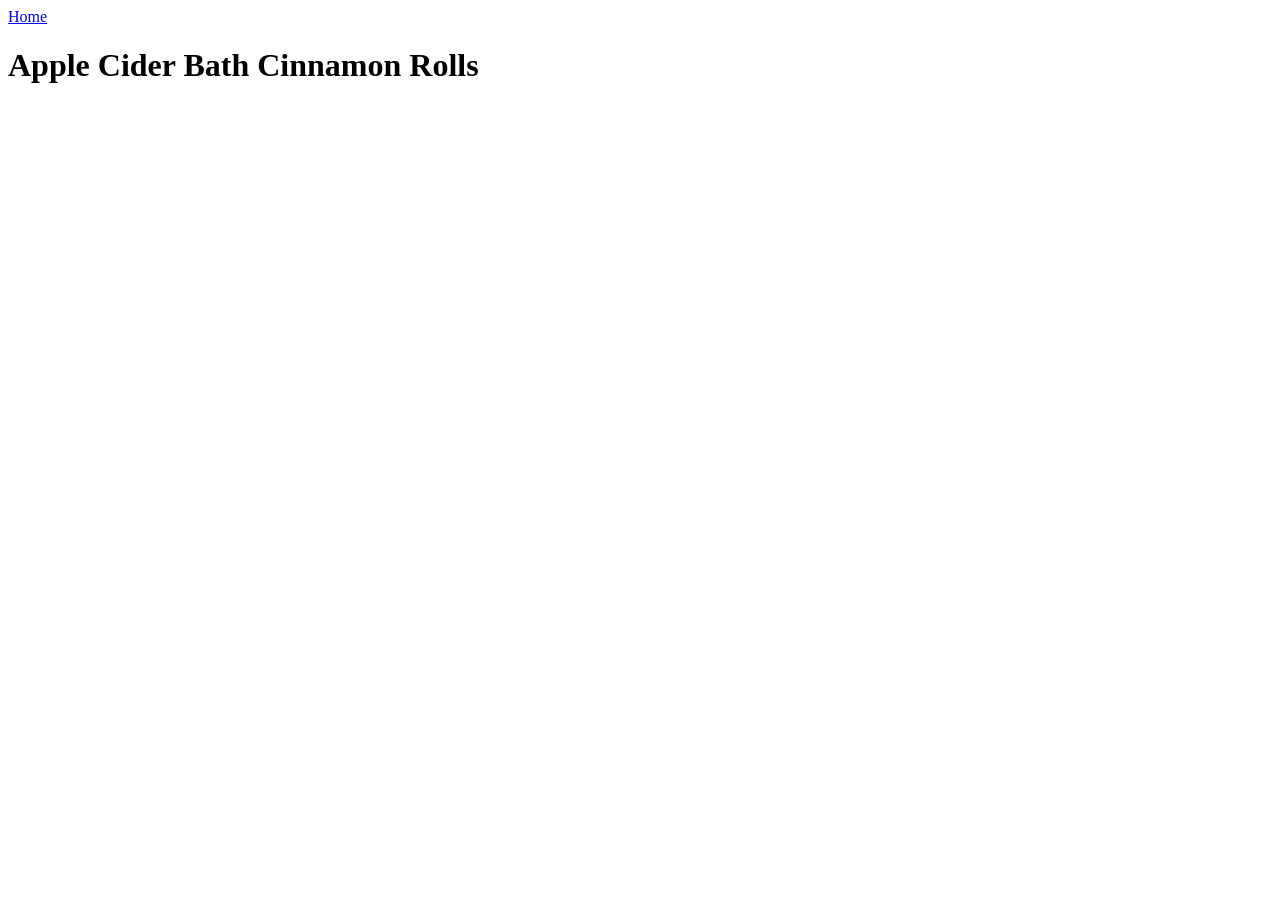
==== recipes/Apple-Cider-Bath-Cinnamon-Rolls.html @ 8db141de "fix some bugs fix pages links to work agine" ====
<!DOCTYPE html>
<html lang="en">
<head>
    <meta charset="UTF-8">
    <meta name="viewport" content="width=device-width, initial-scale=1.0">
    <title>Apple Cider Bath Cinnamon Rolls</title>
</head>
<body>
    <a href="../index.html">Home</a>
    <h1>Apple Cider Bath Cinnamon Rolls</h1>
</body>
</html>
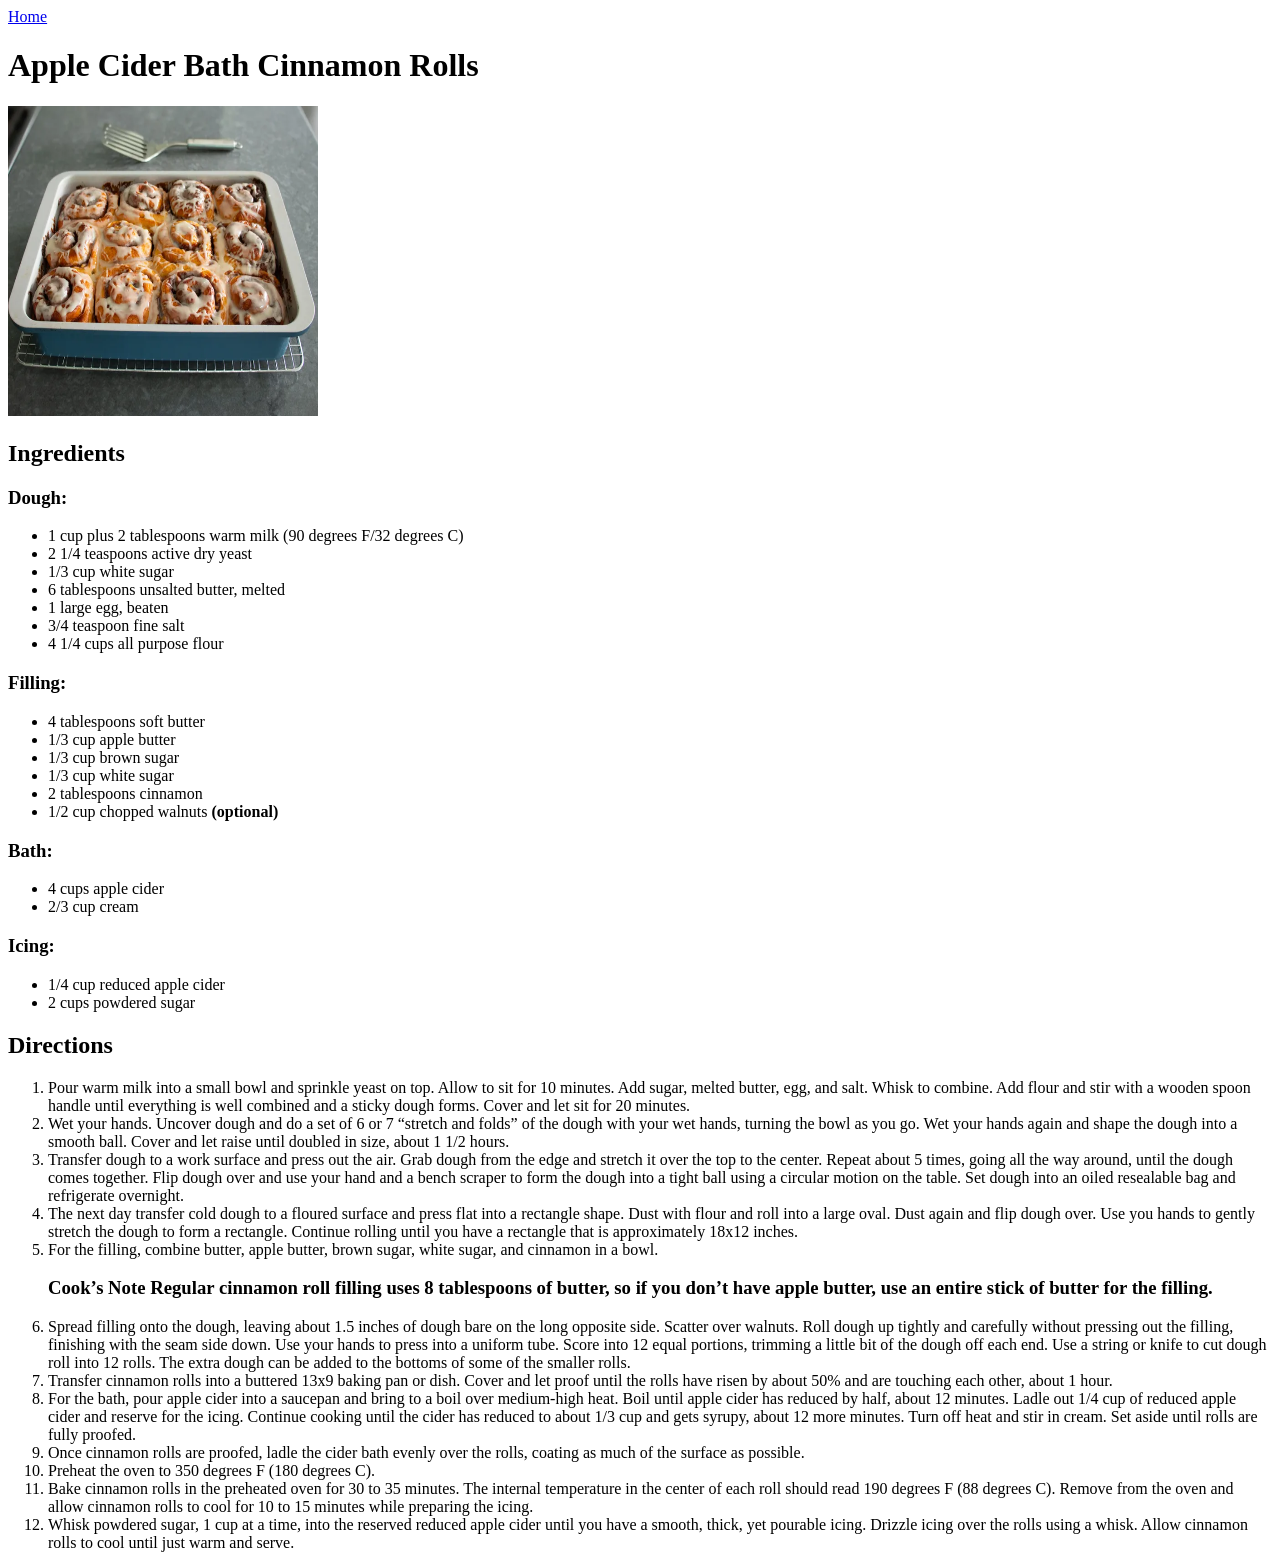
==== commit d7953297: "final commit the last version of my website in html" ====
--- a/recipes/Apple-Cider-Bath-Cinnamon-Rolls.html
+++ b/recipes/Apple-Cider-Bath-Cinnamon-Rolls.html
@@ -3,10 +3,60 @@
 <head>
     <meta charset="UTF-8">
     <meta name="viewport" content="width=device-width, initial-scale=1.0">
-    <title>Apple Cider Bath Cinnamon Rolls</title>
+    <title>Document</title>
 </head>
 <body>
     <a href="../index.html">Home</a>
     <h1>Apple Cider Bath Cinnamon Rolls</h1>
+    <img src="/img/AppleCiderBathCinnamonRolls.webp" height="310px" width="310px" alt="AppleCiderBathCinnamonRolls">
+    <h2>Ingredients</h2>
+    <h3>Dough:</h3>
+    <ul>
+        <li>1 cup plus 2 tablespoons warm milk (90 degrees F/32 degrees C)</li>
+        <li>2 1/4 teaspoons active dry yeast</li>
+        <li>1/3 cup white sugar</li>
+        <li>6 tablespoons unsalted butter, melted</li>
+        <li>1 large egg, beaten</li>
+        <li>3/4 teaspoon fine salt</li>
+        <li>4 1/4 cups all purpose flour</li>
+    </ul>
+    <h3>Filling:</h3>
+    <ul>
+        <li>4 tablespoons soft butter</li>
+        <li>1/3 cup apple butter</li>
+        <li>1/3 cup brown sugar</li>
+        <li>1/3 cup white sugar</li>
+        <li>2 tablespoons cinnamon</li>
+        <li>1/2 cup chopped walnuts <strong>(optional)</strong></li>
+    </ul>
+    <h3>Bath:</h3>
+    <ul>
+        <li>4 cups apple cider</li>
+        <li>2/3 cup cream</li>
+    </ul>
+    <h3>Icing:</h3>
+    <ul>
+        <li>1/4 cup reduced apple cider</li>
+        <li>2 cups powdered sugar</li>
+    </ul>
+    <h2>Directions</h2>
+    <ol>
+        <li>Pour warm milk into a small bowl and sprinkle yeast on top. Allow to sit for 10 minutes. Add sugar, melted butter, egg, and salt. Whisk to combine. Add flour and stir with a wooden spoon handle until everything is well combined and a sticky dough forms. Cover and let sit for 20 minutes.</li>
+        <li>Wet your hands. Uncover dough and do a set of 6 or 7 “stretch and folds” of the dough with your wet hands, turning the bowl as you go. Wet your hands again and shape the dough into a smooth ball. Cover and let raise until doubled in size, about 1 1/2 hours.</li>
+        <li>Transfer dough to a work surface and press out the air. Grab dough from the edge and stretch it over the top to the center. Repeat about 5 times, going all the way around, until the dough comes together. Flip dough over and use your hand and a bench scraper to form the dough into a tight ball using a circular motion on the table. Set dough into an oiled resealable bag and refrigerate overnight.</li>
+        <li>The next day transfer cold dough to a floured surface and press flat into a rectangle shape. Dust with flour and roll into a large oval. Dust again and flip dough over. Use you hands to gently stretch the dough to form a rectangle. Continue rolling until you have a rectangle that is approximately 18x12 inches.</li>
+        <li>For the filling, combine butter, apple butter, brown sugar, white sugar, and cinnamon in a bowl.</li>
+    <h3>Cook’s Note
+Regular cinnamon roll filling uses 8 tablespoons of butter, so if you don’t have apple butter, use an entire stick of butter for the filling.</h3>
+        <li>Spread filling onto the dough, leaving about 1.5 inches of dough bare on the long opposite side. Scatter over walnuts. Roll dough up tightly and carefully without pressing out the filling, finishing with the seam side down. Use your hands to press into a uniform tube. Score into 12 equal portions, trimming a little bit of the dough off each end. Use a string or knife to cut dough roll into 12 rolls. The extra dough can be added to the bottoms of some of the smaller rolls.</li>
+        <li>Transfer cinnamon rolls into a buttered 13x9 baking pan or dish. Cover and let proof until the rolls have risen by about 50% and are touching each other, about 1 hour.</li>
+        <li>For the bath, pour apple cider into a saucepan and bring to a boil over medium-high heat. Boil until apple cider has reduced by half, about 12 minutes. Ladle out 1/4 cup of reduced apple cider and reserve for the icing. Continue cooking until the cider has reduced to about 1/3 cup and gets syrupy, about 12 more minutes. Turn off heat and stir in cream. Set aside until rolls are fully proofed.</li>
+        <li>Once cinnamon rolls are proofed, ladle the cider bath evenly over the rolls, coating as much of the surface as possible.</li>
+        <li>Preheat the oven to 350 degrees F (180 degrees C).</li>
+        <li>Bake cinnamon rolls in the preheated oven for 30 to 35 minutes. The internal temperature in the center of each roll should read 190 degrees F (88 degrees C). Remove from the oven and allow cinnamon rolls to cool for 10 to 15 minutes while preparing the icing.</li>
+        <li>Whisk powdered sugar, 1 cup at a time, into the reserved reduced apple cider until you have a smooth, thick, yet pourable icing.  Drizzle icing over the rolls using a whisk. Allow cinnamon rolls to cool until just warm and serve.</li>
+
+
+    </ol>
 </body>
 </html>
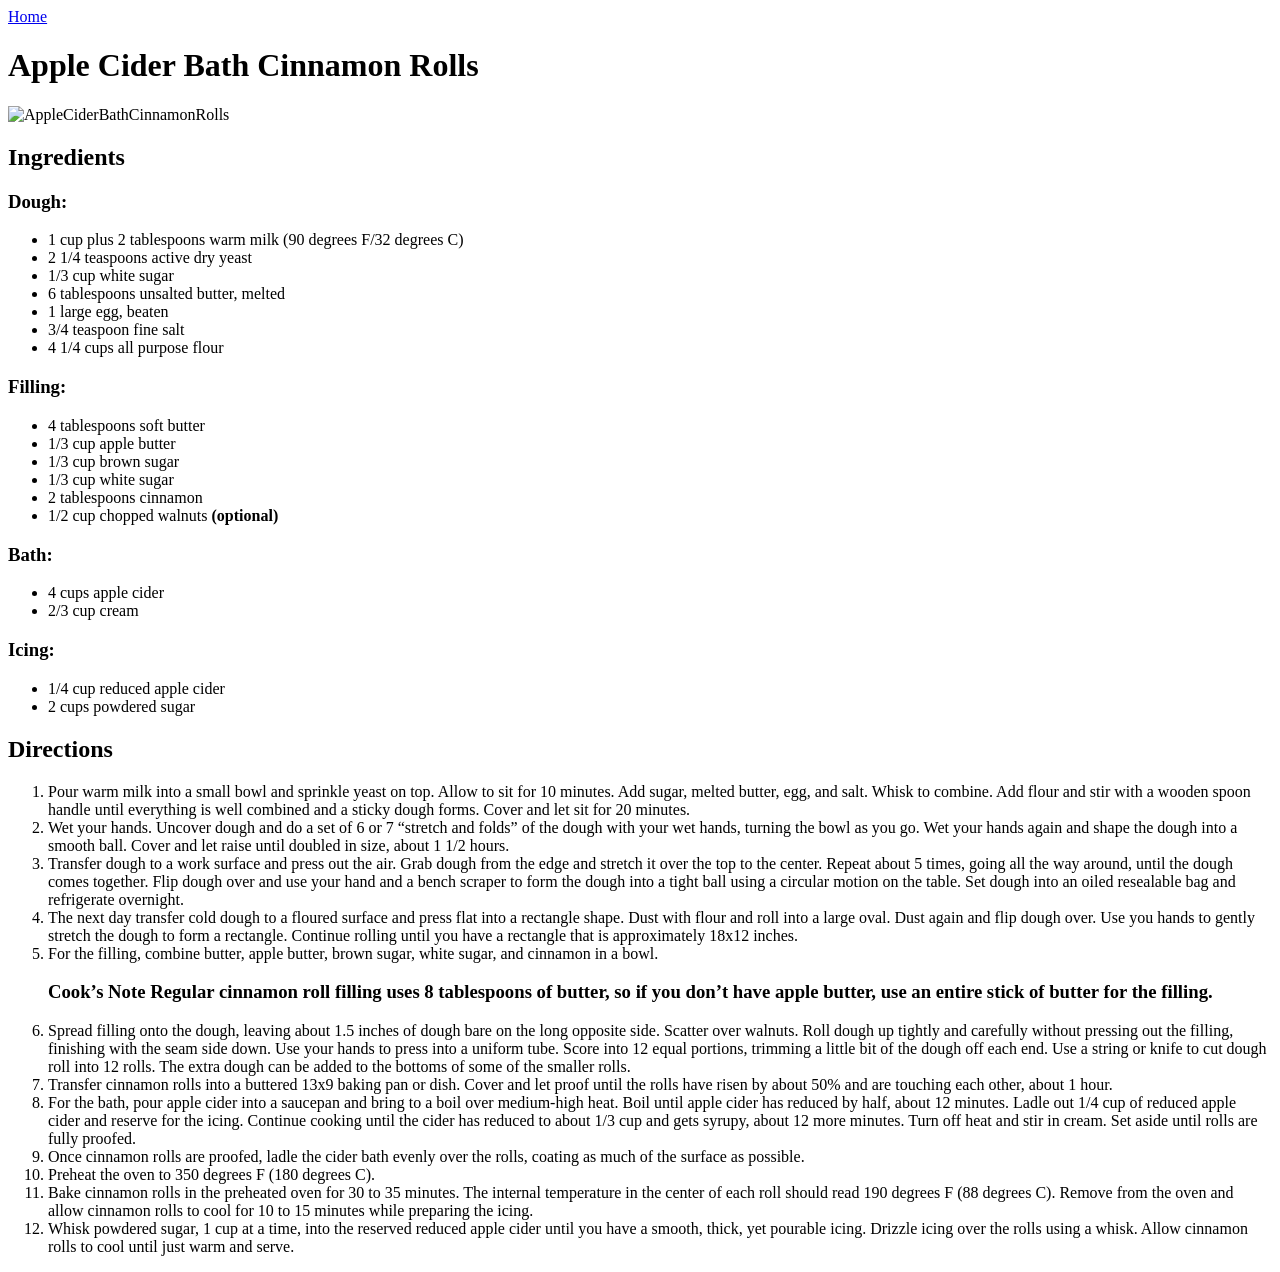
==== commit f7ac5ad4: "final version fixed" ====
--- a/recipes/Apple-Cider-Bath-Cinnamon-Rolls.html
+++ b/recipes/Apple-Cider-Bath-Cinnamon-Rolls.html
@@ -8,7 +8,7 @@
 <body>
     <a href="../index.html">Home</a>
     <h1>Apple Cider Bath Cinnamon Rolls</h1>
-    <img src="/img/AppleCiderBathCinnamonRolls.webp" height="310px" width="310px" alt="AppleCiderBathCinnamonRolls">
+    <img src="./img/AppleCiderBathCinnamonRolls.webp" height="310px" width="310px" alt="AppleCiderBathCinnamonRolls">
     <h2>Ingredients</h2>
     <h3>Dough:</h3>
     <ul>
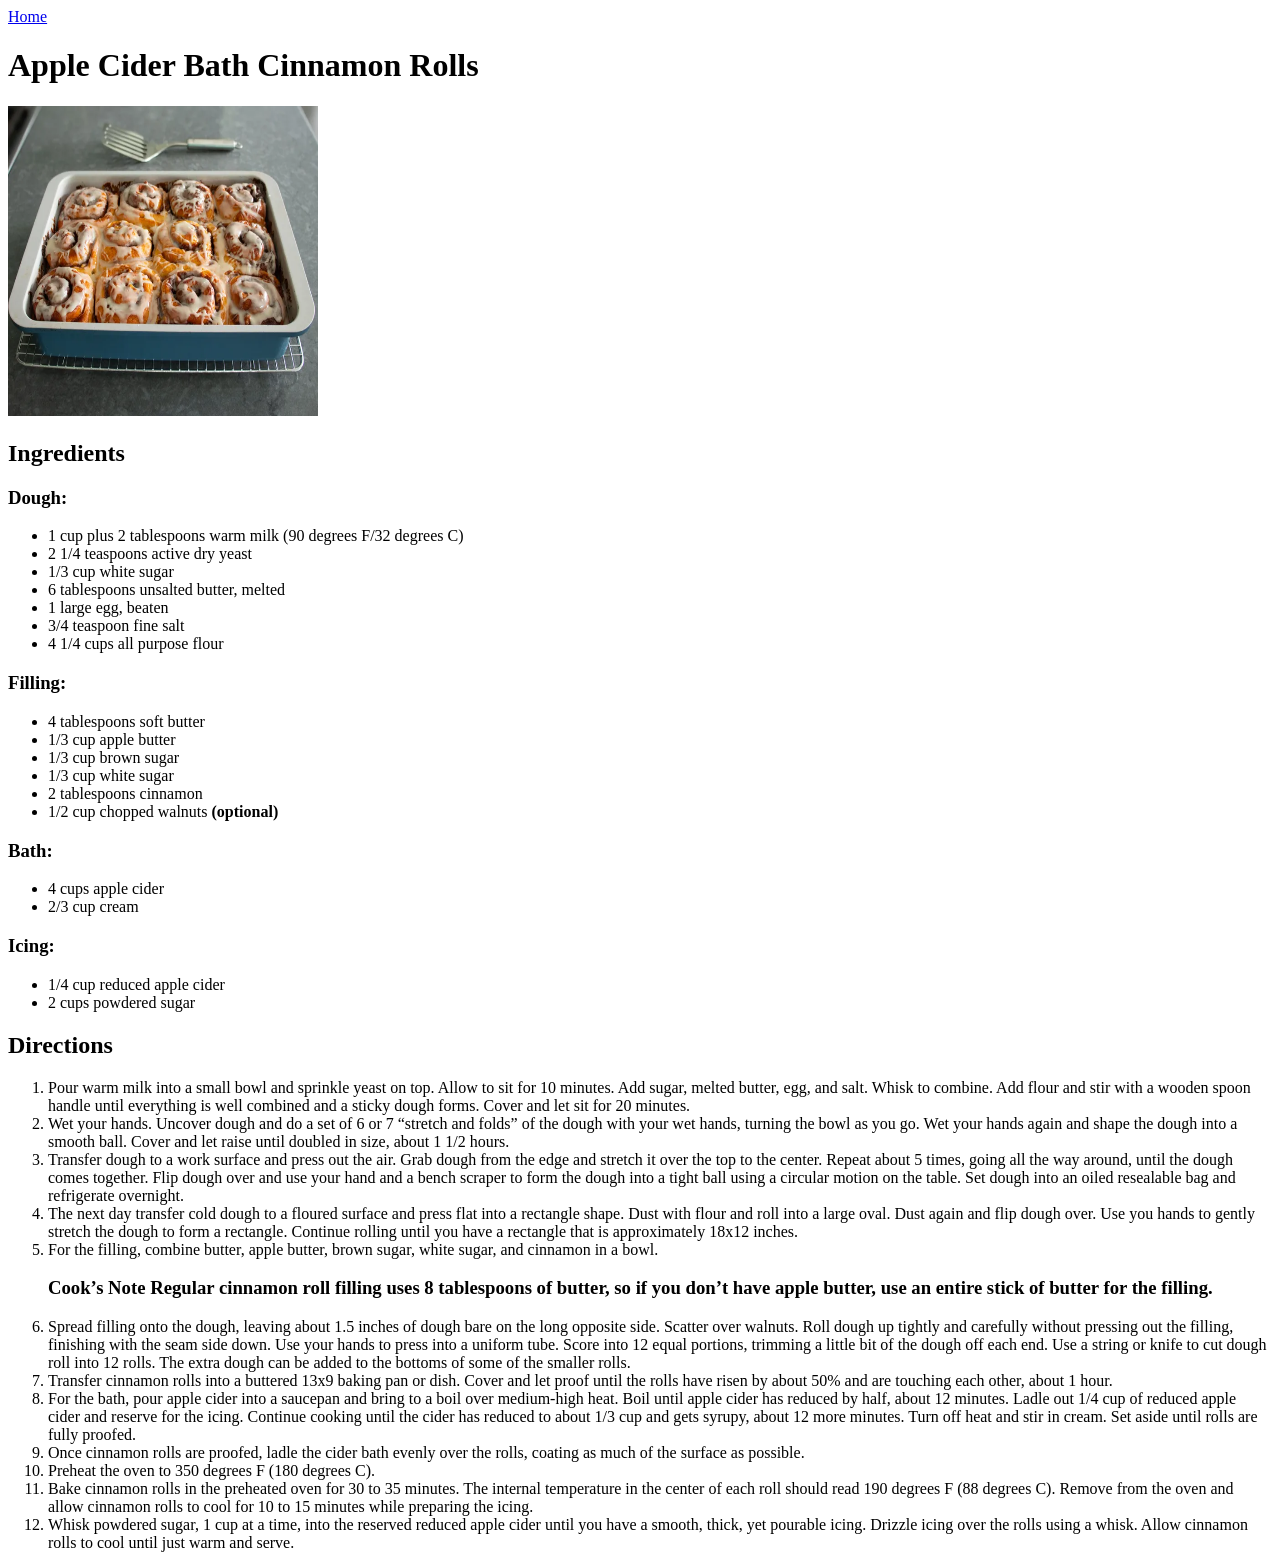
==== commit d2b9c94e: "final final final" ====
--- a/recipes/Apple-Cider-Bath-Cinnamon-Rolls.html
+++ b/recipes/Apple-Cider-Bath-Cinnamon-Rolls.html
@@ -8,7 +8,7 @@
 <body>
     <a href="../index.html">Home</a>
     <h1>Apple Cider Bath Cinnamon Rolls</h1>
-    <img src="./img/AppleCiderBathCinnamonRolls.webp" height="310px" width="310px" alt="AppleCiderBathCinnamonRolls">
+    <img src="../img/AppleCiderBathCinnamonRolls.webp" height="310px" width="310px" alt="AppleCiderBathCinnamonRolls">
     <h2>Ingredients</h2>
     <h3>Dough:</h3>
     <ul>
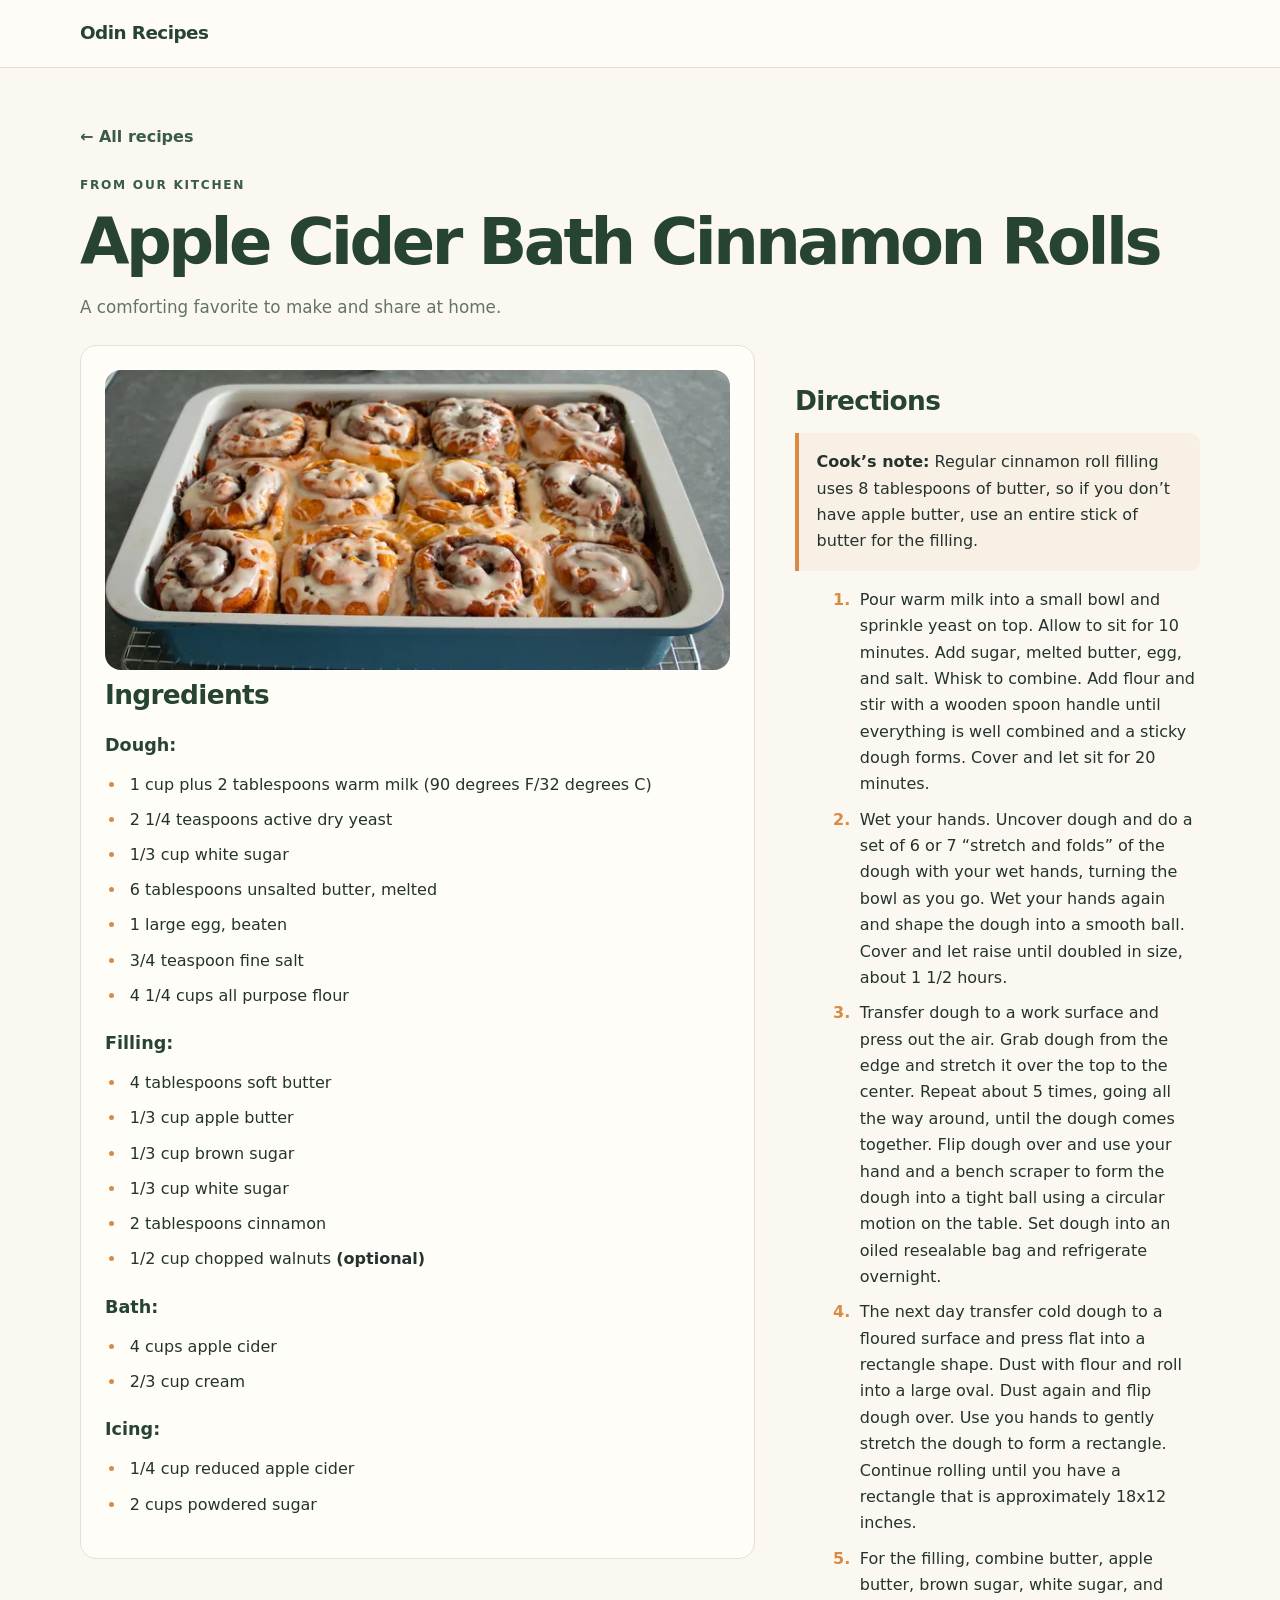
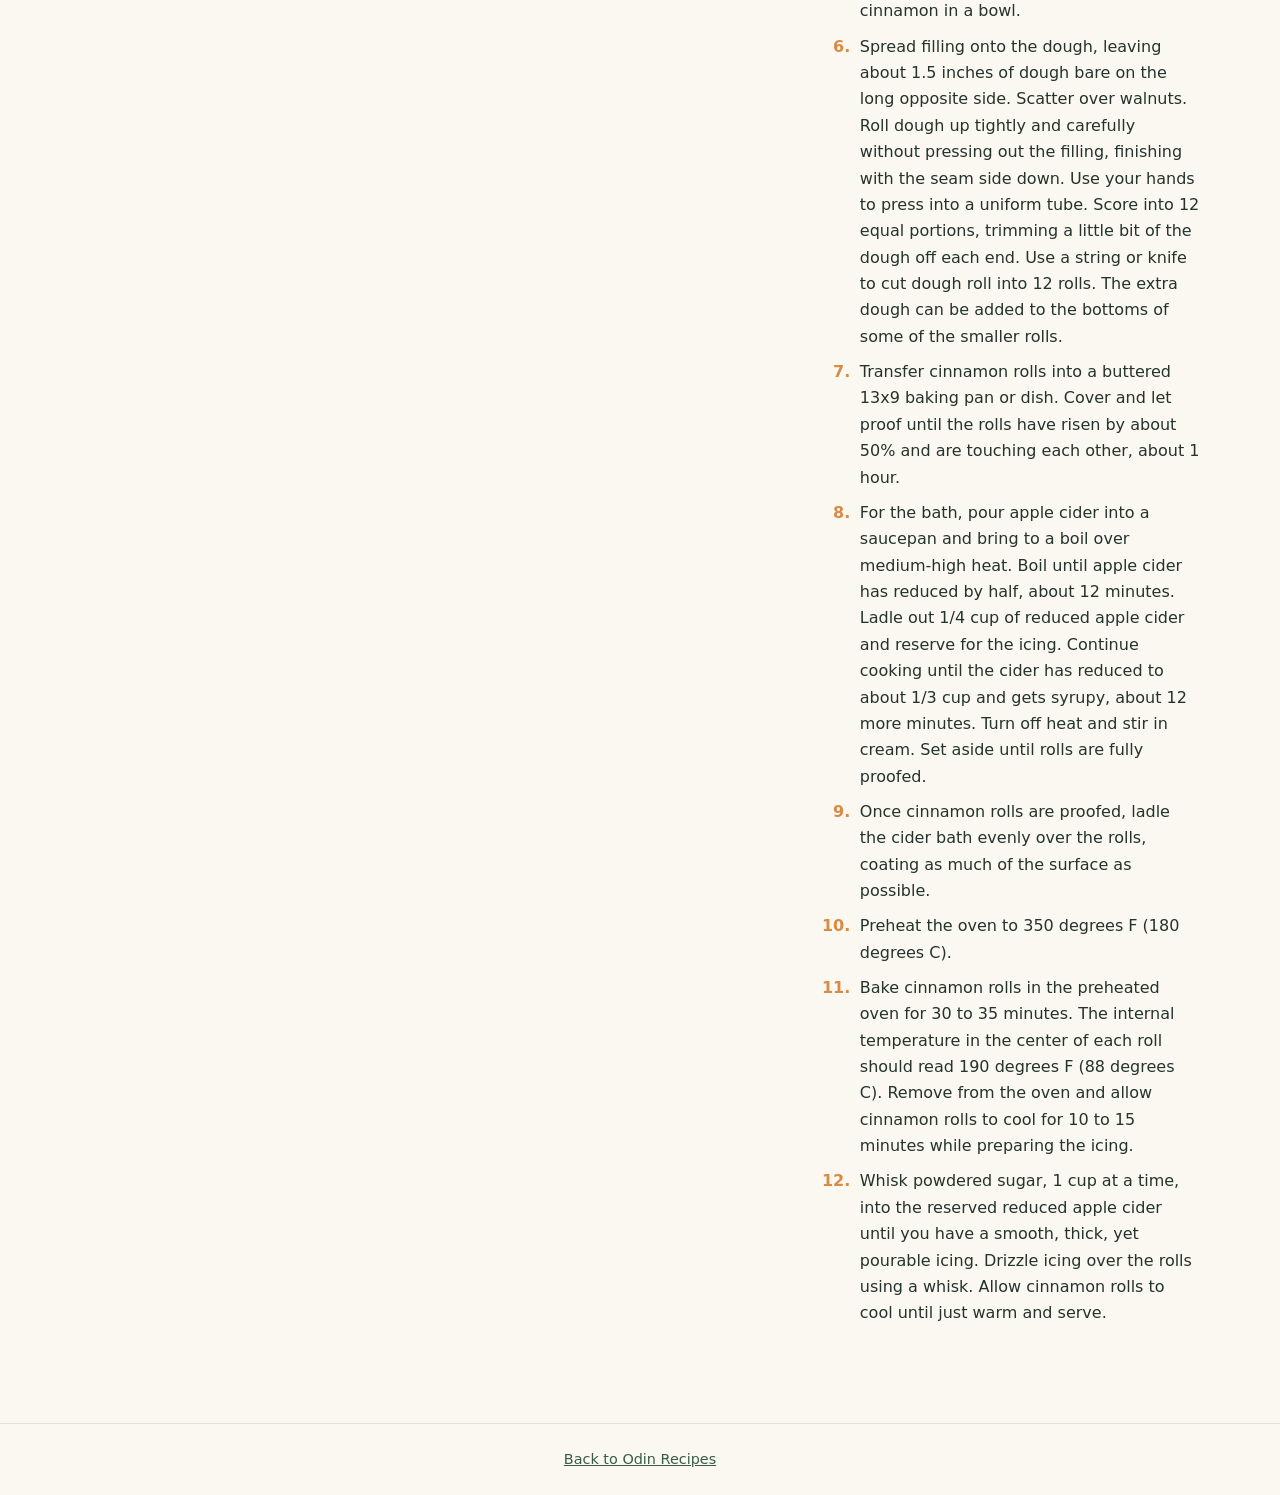
==== commit 001f20ea: "Upgrade recipe site design and pages" ====
--- a/recipes/Apple-Cider-Bath-Cinnamon-Rolls.html
+++ b/recipes/Apple-Cider-Bath-Cinnamon-Rolls.html
@@ -1,16 +1,24 @@
 <!DOCTYPE html>
 <html lang="en">
 <head>
-    <meta charset="UTF-8">
-    <meta name="viewport" content="width=device-width, initial-scale=1.0">
-    <title>Document</title>
+  <meta charset="UTF-8">
+  <meta name="viewport" content="width=device-width, initial-scale=1.0">
+  <meta name="description" content="Make Apple Cider Bath Cinnamon Rolls with this step-by-step recipe.">
+  <title>Apple Cider Bath Cinnamon Rolls | Odin Recipes</title>
+  <link rel="stylesheet" href="../CSS/style.css">
 </head>
 <body>
-    <a href="../index.html">Home</a>
+  <header class="site-header"><a class="brand" href="../index.html">Odin Recipes</a></header>
+  <main>
+    <a class="back-link" href="../index.html" aria-label="Back to all recipes">← All recipes</a>
+    <p class="eyebrow">From our kitchen</p>
     <h1>Apple Cider Bath Cinnamon Rolls</h1>
-    <img src="../img/AppleCiderBathCinnamonRolls.webp" height="310px" width="310px" alt="AppleCiderBathCinnamonRolls">
-    <h2>Ingredients</h2>
-    <h3>Dough:</h3>
+    <p class="recipe-intro">A comforting favorite to make and share at home.</p>
+    <div class="recipe-layout">
+      <section class="recipe-panel" aria-labelledby="ingredients-title">
+        <img class="recipe-image" src="../img/AppleCiderBathCinnamonRolls.webp" alt="Apple Cider Bath Cinnamon Rolls">
+        <h2 id="ingredients-title">Ingredients</h2>
+        <h3>Dough:</h3>
     <ul>
         <li>1 cup plus 2 tablespoons warm milk (90 degrees F/32 degrees C)</li>
         <li>2 1/4 teaspoons active dry yeast</li>
@@ -39,24 +47,25 @@
         <li>1/4 cup reduced apple cider</li>
         <li>2 cups powdered sugar</li>
     </ul>
-    <h2>Directions</h2>
-    <ol>
+      </section>
+      <section aria-labelledby="directions-title">
+        <h2 id="directions-title">Directions</h2>
+        <aside class="recipe-note"><strong>Cook’s note:</strong> Regular cinnamon roll filling uses 8 tablespoons of butter, so if you don’t have apple butter, use an entire stick of butter for the filling.</aside>
+        <ol class="directions"><ol>
         <li>Pour warm milk into a small bowl and sprinkle yeast on top. Allow to sit for 10 minutes. Add sugar, melted butter, egg, and salt. Whisk to combine. Add flour and stir with a wooden spoon handle until everything is well combined and a sticky dough forms. Cover and let sit for 20 minutes.</li>
         <li>Wet your hands. Uncover dough and do a set of 6 or 7 “stretch and folds” of the dough with your wet hands, turning the bowl as you go. Wet your hands again and shape the dough into a smooth ball. Cover and let raise until doubled in size, about 1 1/2 hours.</li>
         <li>Transfer dough to a work surface and press out the air. Grab dough from the edge and stretch it over the top to the center. Repeat about 5 times, going all the way around, until the dough comes together. Flip dough over and use your hand and a bench scraper to form the dough into a tight ball using a circular motion on the table. Set dough into an oiled resealable bag and refrigerate overnight.</li>
         <li>The next day transfer cold dough to a floured surface and press flat into a rectangle shape. Dust with flour and roll into a large oval. Dust again and flip dough over. Use you hands to gently stretch the dough to form a rectangle. Continue rolling until you have a rectangle that is approximately 18x12 inches.</li>
-        <li>For the filling, combine butter, apple butter, brown sugar, white sugar, and cinnamon in a bowl.</li>
-    <h3>Cook’s Note
-Regular cinnamon roll filling uses 8 tablespoons of butter, so if you don’t have apple butter, use an entire stick of butter for the filling.</h3>
-        <li>Spread filling onto the dough, leaving about 1.5 inches of dough bare on the long opposite side. Scatter over walnuts. Roll dough up tightly and carefully without pressing out the filling, finishing with the seam side down. Use your hands to press into a uniform tube. Score into 12 equal portions, trimming a little bit of the dough off each end. Use a string or knife to cut dough roll into 12 rolls. The extra dough can be added to the bottoms of some of the smaller rolls.</li>
+        <li>For the filling, combine butter, apple butter, brown sugar, white sugar, and cinnamon in a bowl.</li><li>Spread filling onto the dough, leaving about 1.5 inches of dough bare on the long opposite side. Scatter over walnuts. Roll dough up tightly and carefully without pressing out the filling, finishing with the seam side down. Use your hands to press into a uniform tube. Score into 12 equal portions, trimming a little bit of the dough off each end. Use a string or knife to cut dough roll into 12 rolls. The extra dough can be added to the bottoms of some of the smaller rolls.</li>
         <li>Transfer cinnamon rolls into a buttered 13x9 baking pan or dish. Cover and let proof until the rolls have risen by about 50% and are touching each other, about 1 hour.</li>
         <li>For the bath, pour apple cider into a saucepan and bring to a boil over medium-high heat. Boil until apple cider has reduced by half, about 12 minutes. Ladle out 1/4 cup of reduced apple cider and reserve for the icing. Continue cooking until the cider has reduced to about 1/3 cup and gets syrupy, about 12 more minutes. Turn off heat and stir in cream. Set aside until rolls are fully proofed.</li>
         <li>Once cinnamon rolls are proofed, ladle the cider bath evenly over the rolls, coating as much of the surface as possible.</li>
         <li>Preheat the oven to 350 degrees F (180 degrees C).</li>
         <li>Bake cinnamon rolls in the preheated oven for 30 to 35 minutes. The internal temperature in the center of each roll should read 190 degrees F (88 degrees C). Remove from the oven and allow cinnamon rolls to cool for 10 to 15 minutes while preparing the icing.</li>
-        <li>Whisk powdered sugar, 1 cup at a time, into the reserved reduced apple cider until you have a smooth, thick, yet pourable icing.  Drizzle icing over the rolls using a whisk. Allow cinnamon rolls to cool until just warm and serve.</li>
-
-
-    </ol>
+        <li>Whisk powdered sugar, 1 cup at a time, into the reserved reduced apple cider until you have a smooth, thick, yet pourable icing.  Drizzle icing over the rolls using a whisk. Allow cinnamon rolls to cool until just warm and serve.</li></ol>
+      </section>
+    </div>
+  </main>
+  <footer class="site-footer"><a href="../index.html">Back to Odin Recipes</a></footer>
 </body>
-</html>+</html>
--- a/CSS/style.css
+++ b/CSS/style.css
@@ -0,0 +1,67 @@
+:root {
+  color-scheme: light;
+  --ink: #24332d;
+  --muted: #64736a;
+  --paper: #fbf8f1;
+  --card: #fffdf8;
+  --green: #385c45;
+  --green-dark: #274331;
+  --line: #e7e0d2;
+  --accent: #d98b45;
+  font-family: Inter, ui-sans-serif, system-ui, -apple-system, BlinkMacSystemFont, "Segoe UI", sans-serif;
+}
+
+* { box-sizing: border-box; }
+body {
+  margin: 0;
+  background: var(--paper);
+  color: var(--ink);
+  line-height: 1.65;
+}
+a { color: var(--green); }
+a:focus-visible { outline: 3px solid var(--accent); outline-offset: 3px; }
+.site-header {
+  padding: 1.15rem max(1.25rem, calc((100% - 1120px) / 2));
+  border-bottom: 1px solid var(--line);
+  background: rgba(255, 253, 248, .92);
+}
+.brand { color: var(--green-dark); font-weight: 800; letter-spacing: -.03em; text-decoration: none; font-size: 1.15rem; }
+main { width: min(1120px, calc(100% - 2.5rem)); margin: 0 auto; padding: 3.5rem 0 5rem; }
+.eyebrow { margin: 0 0 .6rem; color: var(--green); text-transform: uppercase; letter-spacing: .14em; font-size: .76rem; font-weight: 800; }
+h1, h2, h3 { line-height: 1.2; color: var(--green-dark); }
+h1 { margin: 0; font-size: clamp(2.35rem, 5vw, 4.25rem); letter-spacing: -.055em; }
+h2 { margin: 2.5rem 0 1rem; font-size: 1.65rem; letter-spacing: -.025em; }
+h3 { margin: 1.5rem 0 .5rem; font-size: 1.1rem; }
+p { color: var(--muted); }
+.hero { display: grid; grid-template-columns: 1fr .92fr; gap: 3rem; align-items: center; margin-bottom: 4rem; }
+.hero-copy p { max-width: 38rem; font-size: 1.1rem; margin: 1rem 0 0; }
+.hero-image { width: 100%; height: 340px; object-fit: cover; border-radius: 1.25rem; box-shadow: 0 18px 45px #24332d1c; }
+.recipe-grid { display: grid; grid-template-columns: repeat(3, minmax(0, 1fr)); gap: 1.25rem; }
+.recipe-card { overflow: hidden; border: 1px solid var(--line); border-radius: 1rem; background: var(--card); box-shadow: 0 8px 24px #24332d0a; transition: transform .18s ease, box-shadow .18s ease; }
+.recipe-card:hover { transform: translateY(-4px); box-shadow: 0 16px 34px #24332d14; }
+.recipe-card a { display: block; height: 100%; color: inherit; text-decoration: none; }
+.recipe-card img { display: block; width: 100%; height: 210px; object-fit: cover; }
+.card-copy { padding: 1.1rem 1.2rem 1.35rem; }
+.card-copy h3 { margin: 0; font-size: 1.2rem; }
+.card-copy p { margin: .45rem 0 0; font-size: .95rem; }
+.back-link { display: inline-flex; align-items: center; gap: .45rem; margin-bottom: 1.5rem; text-decoration: none; font-weight: 700; }
+.recipe-layout { display: grid; grid-template-columns: minmax(0, 1.25fr) minmax(270px, .75fr); gap: 2.5rem; align-items: start; }
+.recipe-intro { margin: .8rem 0 1.5rem; font-size: 1.05rem; }
+.recipe-image { width: 100%; height: 300px; object-fit: cover; border-radius: 1rem; }
+.recipe-panel { padding: 1.5rem; border: 1px solid var(--line); border-radius: 1rem; background: var(--card); }
+.recipe-panel h2 { margin-top: 0; }
+.recipe-panel ul, .directions { padding-left: 1.3rem; }
+li { padding-left: .25rem; margin: .55rem 0; }
+li::marker { color: var(--accent); font-weight: 800; }
+.recipe-note { padding: 1rem 1.1rem; border-left: 4px solid var(--accent); background: #f8f0e4; border-radius: 0 .6rem .6rem 0; }
+.site-footer { padding: 1.5rem; border-top: 1px solid var(--line); color: var(--muted); text-align: center; font-size: .9rem; }
+@media (max-width: 760px) {
+  main { padding: 2.5rem 0 3.5rem; }
+  .hero, .recipe-layout { grid-template-columns: 1fr; gap: 1.5rem; }
+  .hero { margin-bottom: 3rem; }
+  .hero-image { height: 260px; }
+  .recipe-grid { grid-template-columns: 1fr; }
+  .recipe-card img { height: 230px; }
+  .recipe-image { height: 260px; }
+}
+@media (prefers-reduced-motion: reduce) { *, *::before, *::after { scroll-behavior: auto !important; transition-duration: .01ms !important; } }
